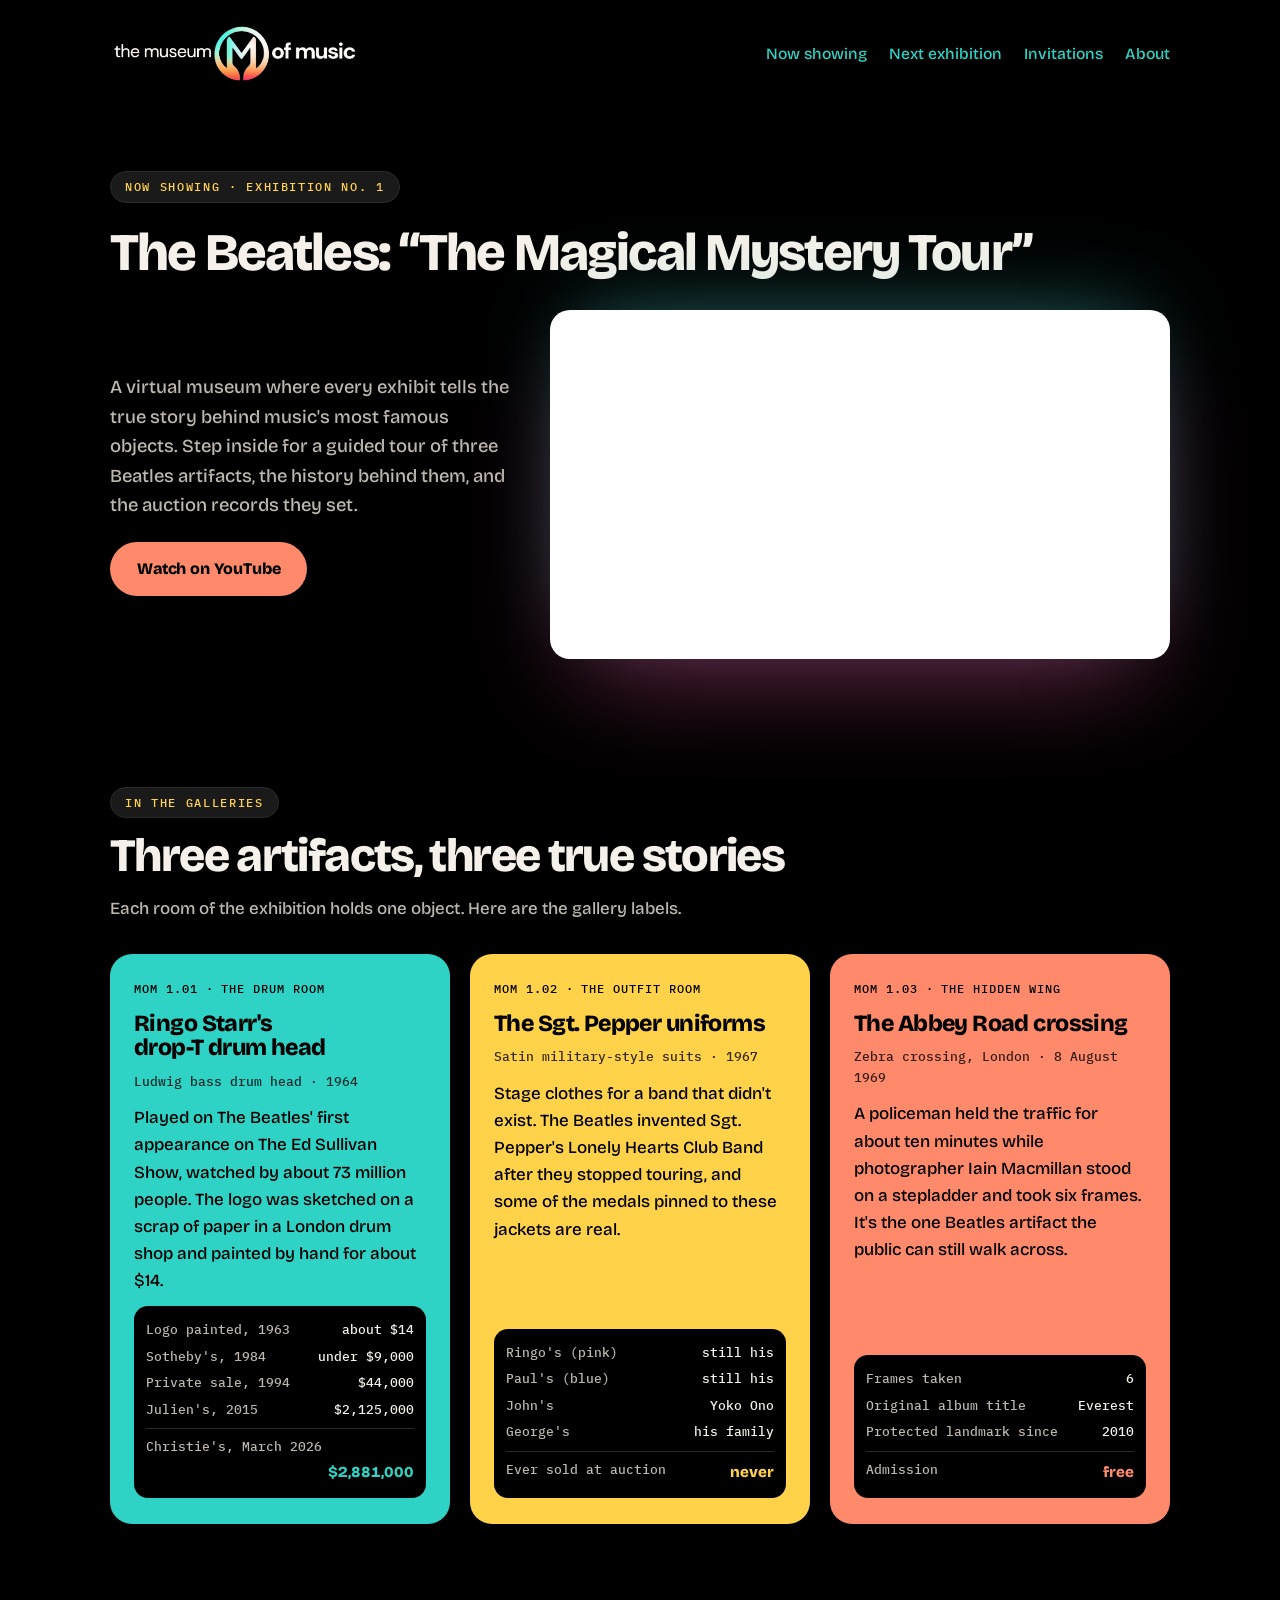
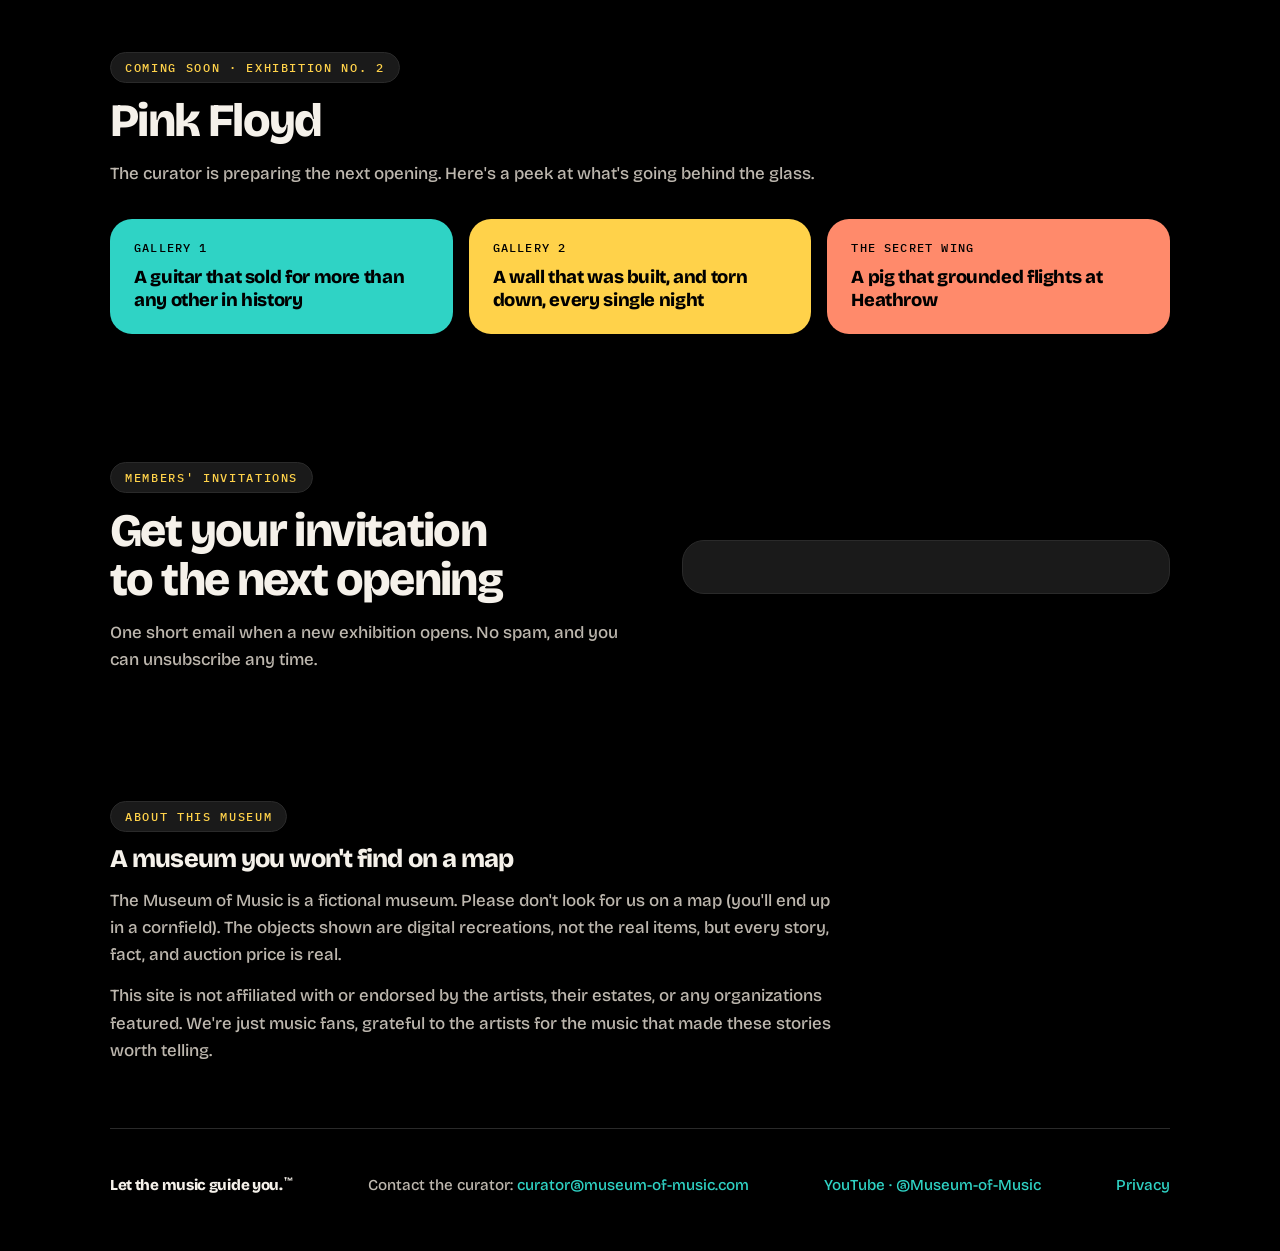
==== index.html @ a14ae8f5 "Line up the history panels along the card bottoms; add the trademark mark to the privacy footer Co-A" ====
<!doctype html>
<html lang="en">
<head>
<meta charset="utf-8">
<meta name="viewport" content="width=device-width, initial-scale=1">
<meta name="description" content="The Museum of Music: a virtual museum where every exhibit tells the true story behind music's most famous objects. Now showing: The Beatles.">
<meta property="og:title" content="The Museum of Music">
<meta property="og:description" content="A virtual museum of music's most famous objects. Now showing: The Beatles, “The Magical Mystery Tour.”">
<meta property="og:image" content="https://museum-of-music.com/logo.png">
<meta name="theme-color" content="#000000">
<link rel="icon" type="image/png" href="logo.png">
<title>The Museum of Music</title>
<link rel="preconnect" href="https://fonts.googleapis.com">
<link rel="preconnect" href="https://fonts.gstatic.com" crossorigin>
<link rel="stylesheet" href="https://fonts.googleapis.com/css2?family=Bricolage+Grotesque:opsz,wght@12..96,500;12..96,800&family=IBM+Plex+Mono:wght@500&display=swap">
<style>
/* Layout: a black gallery with bright color blocks — wordmark header, the title and the tour video, three artifact cards, the coming-soon cards, the invitation desk and the about note. */
:root{
  --bg:#000;
  --surface:#1a1a1a;     /* pills, quiet buttons, the invitation card */
  --line:#2a2a2a;
  --fg:#f5f1ea;
  --muted:#bdb7ae;
  --teal:#2fd3c5;
  --yellow:#ffd24a;
  --coral:#ff8a6b;
  --ink:#000;            /* dark text on the color blocks */
  --font:"Bricolage Grotesque", "Avenir Next", "Segoe UI", system-ui, sans-serif;
  --mono:"IBM Plex Mono", ui-monospace, "SFMono-Regular", Menlo, monospace;
  color-scheme:dark;
}
*{box-sizing:border-box}
html{-webkit-text-size-adjust:100%}
body{margin:0;background:var(--bg);color:var(--fg);font-family:var(--font);font-weight:500;font-size:1.06rem;line-height:1.6;
  padding-left:max(16px, env(safe-area-inset-left, 0px));padding-right:max(16px, env(safe-area-inset-right, 0px))}
a{color:inherit}
.wrap{max-width:1060px;margin:0 auto}
h1,h2,h3{font-weight:800;line-height:1.05;letter-spacing:-.035em;text-wrap:balance;margin:0}
.eyebrow{justify-self:start;align-self:start;display:inline-block;font-family:var(--mono);font-weight:500;font-size:.74rem;line-height:1.3;letter-spacing:.14em;text-transform:uppercase;
  color:var(--yellow);background:var(--surface);border:1px solid var(--line);border-radius:999px;padding:7px 14px}
:focus-visible{outline:2px solid var(--yellow);outline-offset:3px}

/* header */
header{display:flex;align-items:center;justify-content:space-between;gap:12px 24px;flex-wrap:wrap;padding-block:24px}
.brand{display:block;line-height:0}
.wordmark{width:250px;max-width:100%;height:auto;display:block}
nav{display:flex;gap:4px 22px;flex-wrap:wrap;font-size:.98rem}
nav a{text-decoration:none;color:var(--teal);padding-block:10px}
nav a:hover{text-decoration:underline}

/* hero */
.hero{padding-block:64px 64px;display:grid;gap:22px}
.hero h1{font-size:clamp(1.9rem,4.2vw,3.3rem)}
.hero h1 em{font-style:normal}
.hero-body{display:grid;grid-template-columns:minmax(0,1fr) minmax(0,1.55fr);gap:40px;align-items:center;margin-top:8px}
.hero-text{display:grid;gap:22px}
.hero-text p{font-size:1.15rem;color:var(--muted);max-width:56ch;margin:0}
@media (max-width:860px){
  .hero-body{grid-template-columns:1fr;gap:28px}
  .hero-text{display:contents}  /* on narrow screens: intro, then the video, then the button */
  .hero-text .ticket{order:3}
}
.video{aspect-ratio:16/9;width:100%;border-radius:20px;overflow:hidden;background:#0d0d0d;
  box-shadow:0 -24px 80px -30px rgba(47,211,197,.45), 0 40px 110px -30px rgba(255,92,170,.45)}
.video iframe{display:block;width:100%;height:100%;border:0}
.ticket{display:flex;flex-wrap:wrap;gap:12px;align-items:center}

/* buttons */
.btn{font-family:var(--font);font-weight:800;font-size:1rem;letter-spacing:-.01em;text-decoration:none;border-radius:999px;padding:13px 26px;min-height:48px;
  display:inline-flex;align-items:center;justify-content:center;text-align:center;border:1px solid transparent;cursor:pointer}
.btn-primary{background:var(--coral);color:var(--ink)}
.btn-primary:hover{filter:brightness(1.08)}
.btn-quiet{background:var(--surface);border-color:#333;color:var(--fg)}
.btn-quiet:hover{border-color:var(--muted)}
@media (prefers-reduced-motion:no-preference){ .btn{transition:filter .2s, border-color .2s} }

/* sections */
section{padding-block:64px}
.sec-head{display:grid;gap:14px;margin-bottom:32px;max-width:720px}
.sec-head h2{font-size:clamp(1.9rem,4.4vw,2.9rem)}
.sec-head p{margin:0;color:var(--muted)}

/* artifact cards: solid color blocks with dark text */
.placards{display:grid;grid-template-columns:repeat(auto-fit,minmax(min(100%,280px),1fr));gap:20px}
.placard{--card:var(--teal);background:var(--card);color:var(--ink);border-radius:22px;padding:26px 24px;display:flex;flex-direction:column;gap:12px;min-width:0}
.placard:nth-child(3n+2){--card:var(--yellow)}
.placard:nth-child(3n+3){--card:var(--coral)}
.placard .cat{font-family:var(--mono);font-size:.74rem;letter-spacing:.08em;text-transform:uppercase}
.placard h3{font-size:1.45rem;letter-spacing:-.025em}
.placard .meta{font-family:var(--mono);font-size:.8rem;opacity:.8}
.placard p{margin:0}
.nowrap{white-space:nowrap}
/* the history list: a black panel inside the card, values lit in light text and the last one in the card's color */
.prov{font-family:var(--mono);font-size:.8rem;display:grid;gap:6px;margin-top:auto;padding:14px 12px;border-radius:14px;background:var(--bg);color:var(--muted);font-variant-numeric:tabular-nums}
.prov div{display:flex;flex-wrap:wrap;justify-content:space-between;gap:2px 10px}
.prov span{white-space:nowrap}   /* keep each label whole; if a row is too tight, its value drops to the next line */
.prov strong{margin-left:auto}
.prov strong{font-weight:500;color:var(--fg);text-align:right}
.prov .final{border-top:1px solid var(--line);padding-top:8px;margin-top:2px}
.prov .final strong{font-family:var(--font);font-weight:800;font-size:.95rem;color:var(--card)}

/* coming soon cards */
.vote{display:grid;grid-template-columns:repeat(auto-fit,minmax(min(100%,240px),1fr));gap:16px}
.choice{background:var(--teal);color:var(--ink);border-radius:22px;padding:22px 24px;font-weight:800;font-size:1.15rem;line-height:1.25;letter-spacing:-.02em}
.choice:nth-child(3n+2){background:var(--yellow)}
.choice:nth-child(3n+3){background:var(--coral)}
.choice span{display:block;font-family:var(--mono);font-weight:500;font-size:.74rem;letter-spacing:.1em;text-transform:uppercase;margin-bottom:10px}

/* invitation */
.invite{display:grid;grid-template-columns:1.1fr 1fr;gap:36px;align-items:center}
@media (max-width:760px){.invite{grid-template-columns:1fr}}
.card{background:var(--surface);border:1px solid var(--line);border-radius:22px;padding:26px;display:grid;gap:14px;min-width:0}
/* the beehiiv form page has no dark color-scheme; matching it here keeps Chrome from painting a white backdrop behind the frame */
#inviteBox iframe{color-scheme:light}

/* about */
.about{max-width:66ch;display:grid;gap:14px}
.about p{margin:0;color:var(--muted)}

footer{border-top:1px solid var(--line);padding-block:34px 44px;display:flex;flex-wrap:wrap;gap:10px 36px;justify-content:space-between;align-items:center;color:var(--muted);font-size:.95rem}
footer a{display:inline-block;padding-block:10px;color:var(--teal);text-decoration:none}
footer a:hover{text-decoration:underline}
.sign{font-weight:800;letter-spacing:-.02em;color:var(--fg)}
.tm{font-weight:500;font-size:.65em;vertical-align:super;line-height:0;margin-left:1px}
.email{overflow-wrap:anywhere}

@media (max-width:520px){
  .hero{padding-block:36px 48px}
  section{padding-block:48px}
  .ticket .btn{flex:1 1 100%}
}
</style>
</head>
<body>

<div class="wrap">
  <header>
    <a class="brand" href="#top" aria-label="The Museum of Music home">
      <img class="wordmark" src="wordmark.png" alt="The Museum of Music" width="905" height="215">
    </a>
    <nav aria-label="Main">
      <a href="#now-showing">Now showing</a>
      <a href="#next">Next exhibition</a>
      <a href="#invitations">Invitations</a>
      <a href="#about">About</a>
    </nav>
  </header>

  <main id="top">
    <div class="hero">
      <div class="eyebrow">Now showing · Exhibition No. 1</div>
      <h1>The Beatles: <em>“The Magical Mystery Tour”</em></h1>
      <div class="hero-body">
        <div class="hero-text">
          <p>A virtual museum where every exhibit tells the true story behind music's most famous objects. Step inside for a guided tour of three Beatles artifacts, the history behind them, and the auction records they set.</p>
          <div class="ticket">
            <a class="btn btn-primary" href="https://youtu.be/FO67KNUy0-o" target="_blank" rel="noopener">Watch on YouTube</a>
          </div>
        </div>
        <div class="video">
          <iframe src="https://www.youtube-nocookie.com/embed/FO67KNUy0-o" title="The Beatles: “The Magical Mystery Tour” — The Museum of Music" allow="accelerometer; autoplay; clipboard-write; encrypted-media; gyroscope; picture-in-picture; web-share" referrerpolicy="strict-origin-when-cross-origin" allowfullscreen></iframe>
        </div>
      </div>
    </div>

    <section id="now-showing" aria-labelledby="ns-h">
      <div class="sec-head">
        <div class="eyebrow">In the galleries</div>
        <h2 id="ns-h">Three artifacts, three true stories</h2>
        <p>Each room of the exhibition holds one object. Here are the gallery labels.</p>
      </div>
      <div class="placards">
        <article class="placard">
          <div class="cat">MoM 1.01 · The Drum Room</div>
          <h3>Ringo Starr's <span class="nowrap">drop-T</span> drum head</h3>
          <div class="meta">Ludwig bass drum head · 1964</div>
          <p>Played on The Beatles' first appearance on The Ed Sullivan Show, watched by about 73 million people. The logo was sketched on a scrap of paper in a London drum shop and painted by hand for about $14.</p>
          <div class="prov" aria-label="Provenance">
            <div><span>Logo painted, 1963</span><strong>about $14</strong></div>
            <div><span>Sotheby's, 1984</span><strong>under $9,000</strong></div>
            <div><span>Private sale, 1994</span><strong>$44,000</strong></div>
            <div><span>Julien's, 2015</span><strong>$2,125,000</strong></div>
            <div class="final"><span>Christie's, March 2026</span><strong>$2,881,000</strong></div>
          </div>
        </article>
        <article class="placard">
          <div class="cat">MoM 1.02 · The Outfit Room</div>
          <h3>The Sgt. Pepper uniforms</h3>
          <div class="meta">Satin military-style suits · 1967</div>
          <p>Stage clothes for a band that didn't exist. The Beatles invented Sgt. Pepper's Lonely Hearts Club Band after they stopped touring, and some of the medals pinned to these jackets are real.</p>
          <div class="prov" aria-label="Where they are now">
            <div><span>Ringo's (pink)</span><strong>still his</strong></div>
            <div><span>Paul's (blue)</span><strong>still his</strong></div>
            <div><span>John's</span><strong>Yoko Ono</strong></div>
            <div><span>George's</span><strong>his family</strong></div>
            <div class="final"><span>Ever sold at auction</span><strong>never</strong></div>
          </div>
        </article>
        <article class="placard">
          <div class="cat">MoM 1.03 · The Hidden Wing</div>
          <h3>The Abbey Road crossing</h3>
          <div class="meta">Zebra crossing, London · 8 August 1969</div>
          <p>A policeman held the traffic for about ten minutes while photographer Iain Macmillan stood on a stepladder and took six frames. It's the one Beatles artifact the public can still walk across.</p>
          <div class="prov" aria-label="Facts">
            <div><span>Frames taken</span><strong>6</strong></div>
            <div><span>Original album title</span><strong>Everest</strong></div>
            <div><span>Protected landmark since</span><strong>2010</strong></div>
            <div class="final"><span>Admission</span><strong>free</strong></div>
          </div>
        </article>
      </div>
    </section>

    <section id="next" aria-labelledby="next-h">
      <div class="sec-head">
        <div class="eyebrow">Coming soon · Exhibition No. 2</div>
        <h2 id="next-h">Pink Floyd</h2>
        <p>The curator is preparing the next opening. Here's a peek at what's going behind the glass.</p>
      </div>
      <div class="vote">
        <div class="choice"><span>Gallery 1</span>A guitar that sold for more than any other in history</div>
        <div class="choice"><span>Gallery 2</span>A wall that was built, and torn down, every single night</div>
        <div class="choice"><span>The secret wing</span>A pig that grounded flights at Heathrow</div>
      </div>
    </section>

    <section id="invitations" aria-labelledby="inv-h">
      <div class="invite">
        <div class="sec-head" style="margin:0">
          <div class="eyebrow">Members' invitations</div>
          <h2 id="inv-h">Get your invitation to the next opening</h2>
          <p>One short email when a new exhibition opens. No spam, and you can unsubscribe any time.</p>
        </div>
        <div class="card" id="inviteBox">
          <script async src="https://subscribe-forms.beehiiv.com/v3/loader.js" data-beehiiv-form="390239c3-67cb-49b1-8e64-e5f1f850b8d0"></script>
        </div>
      </div>
    </section>

    <section id="about" aria-labelledby="about-h">
      <div class="about">
        <div class="eyebrow">About this museum</div>
        <h2 id="about-h">A museum you won't find on a map</h2>
        <p>The Museum of Music is a fictional museum. Please don't look for us on a map (you'll end up in a cornfield). The objects shown are digital recreations, not the real items, but every story, fact, and auction price is real.</p>
        <p>This site is not affiliated with or endorsed by the artists, their estates, or any organizations featured. We're just music fans, grateful to the artists for the music that made these stories worth telling.</p>
      </div>
    </section>
  </main>

  <footer>
    <span class="sign">Let the music guide you.<span class="tm">&trade;</span></span>
    <span>Contact the curator: <a class="email" href="mailto:curator@museum-of-music.com">curator@museum-of-music.com</a></span>
    <a href="https://www.youtube.com/@Museum-of-Music" target="_blank" rel="noopener">YouTube · @Museum-of-Music</a>
    <a href="privacy.html">Privacy</a>
  </footer>
</div>
</body>
</html>
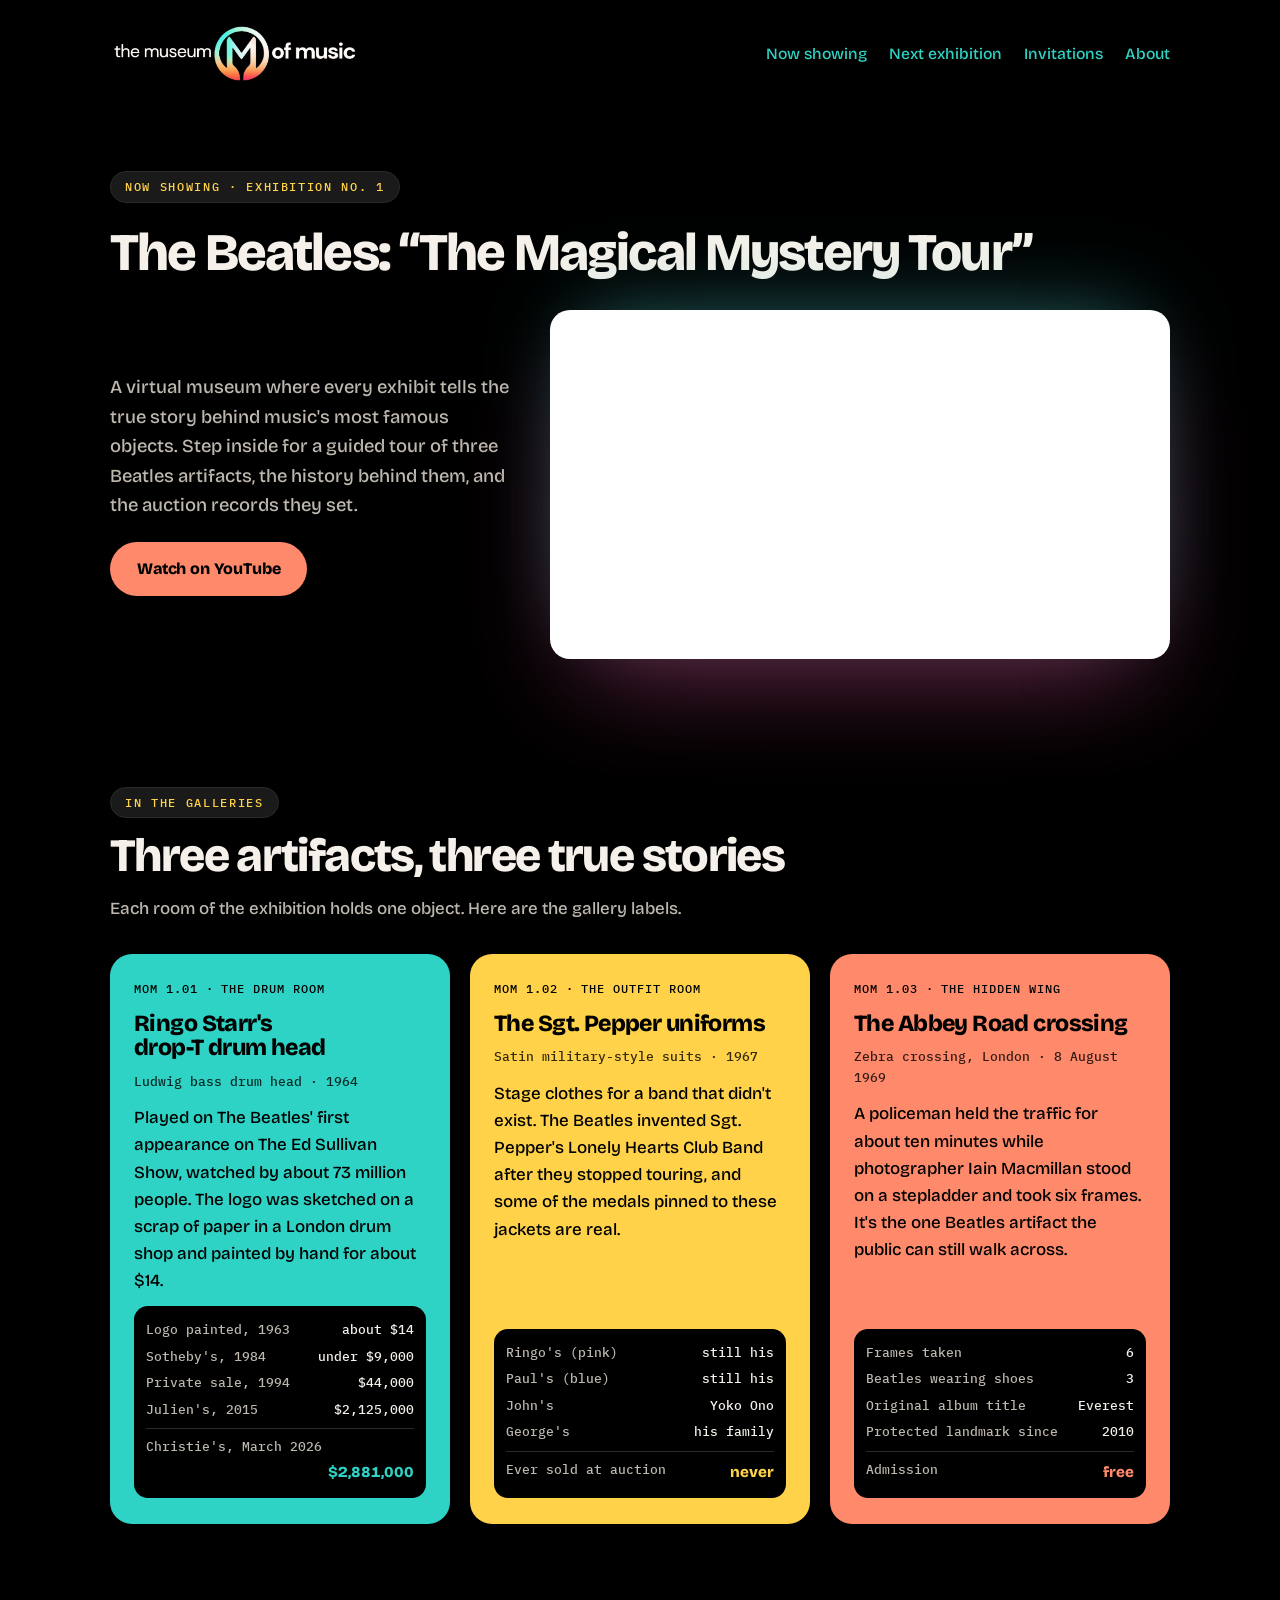
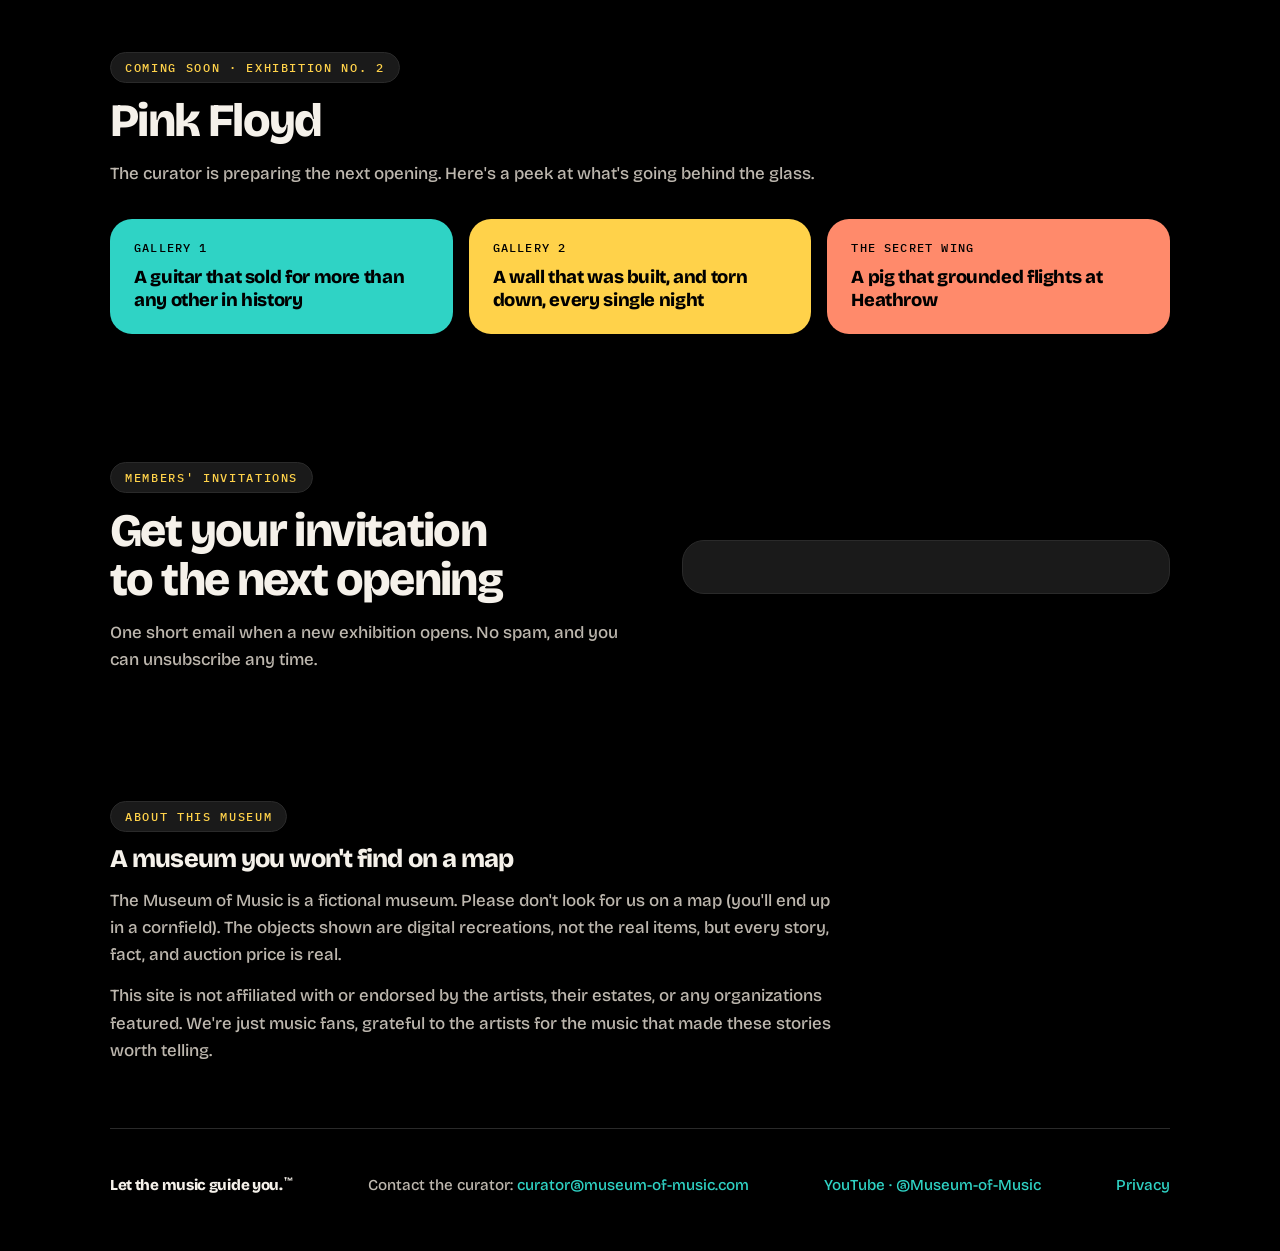
==== commit 211c3a43: "Add a fifth fact to the Abbey Road panel: Beatles wearing shoes, 3 Co-Authored-By: Claude Opus 5.5 <" ====
--- a/index.html
+++ b/index.html
@@ -203,6 +203,7 @@
           <p>A policeman held the traffic for about ten minutes while photographer Iain Macmillan stood on a stepladder and took six frames. It's the one Beatles artifact the public can still walk across.</p>
           <div class="prov" aria-label="Facts">
             <div><span>Frames taken</span><strong>6</strong></div>
+            <div><span>Beatles wearing shoes</span><strong>3</strong></div>
             <div><span>Original album title</span><strong>Everest</strong></div>
             <div><span>Protected landmark since</span><strong>2010</strong></div>
             <div class="final"><span>Admission</span><strong>free</strong></div>
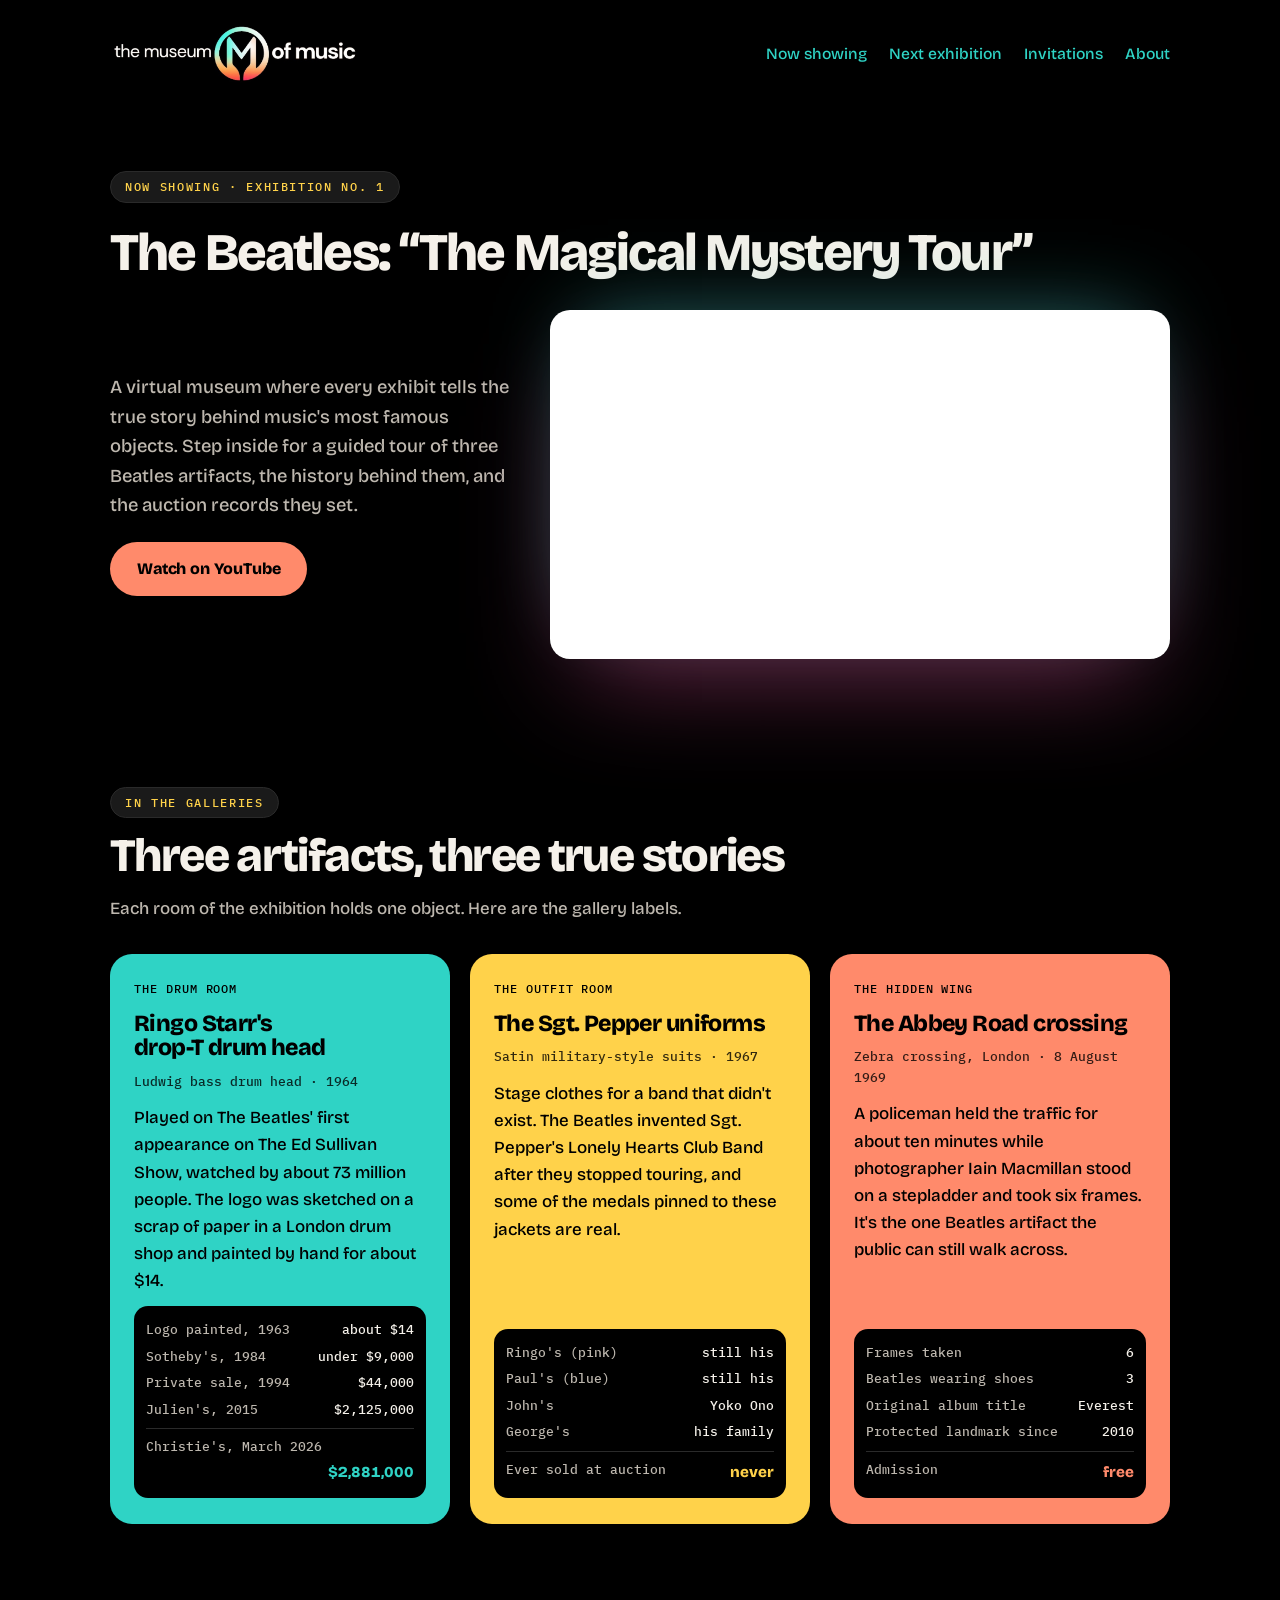
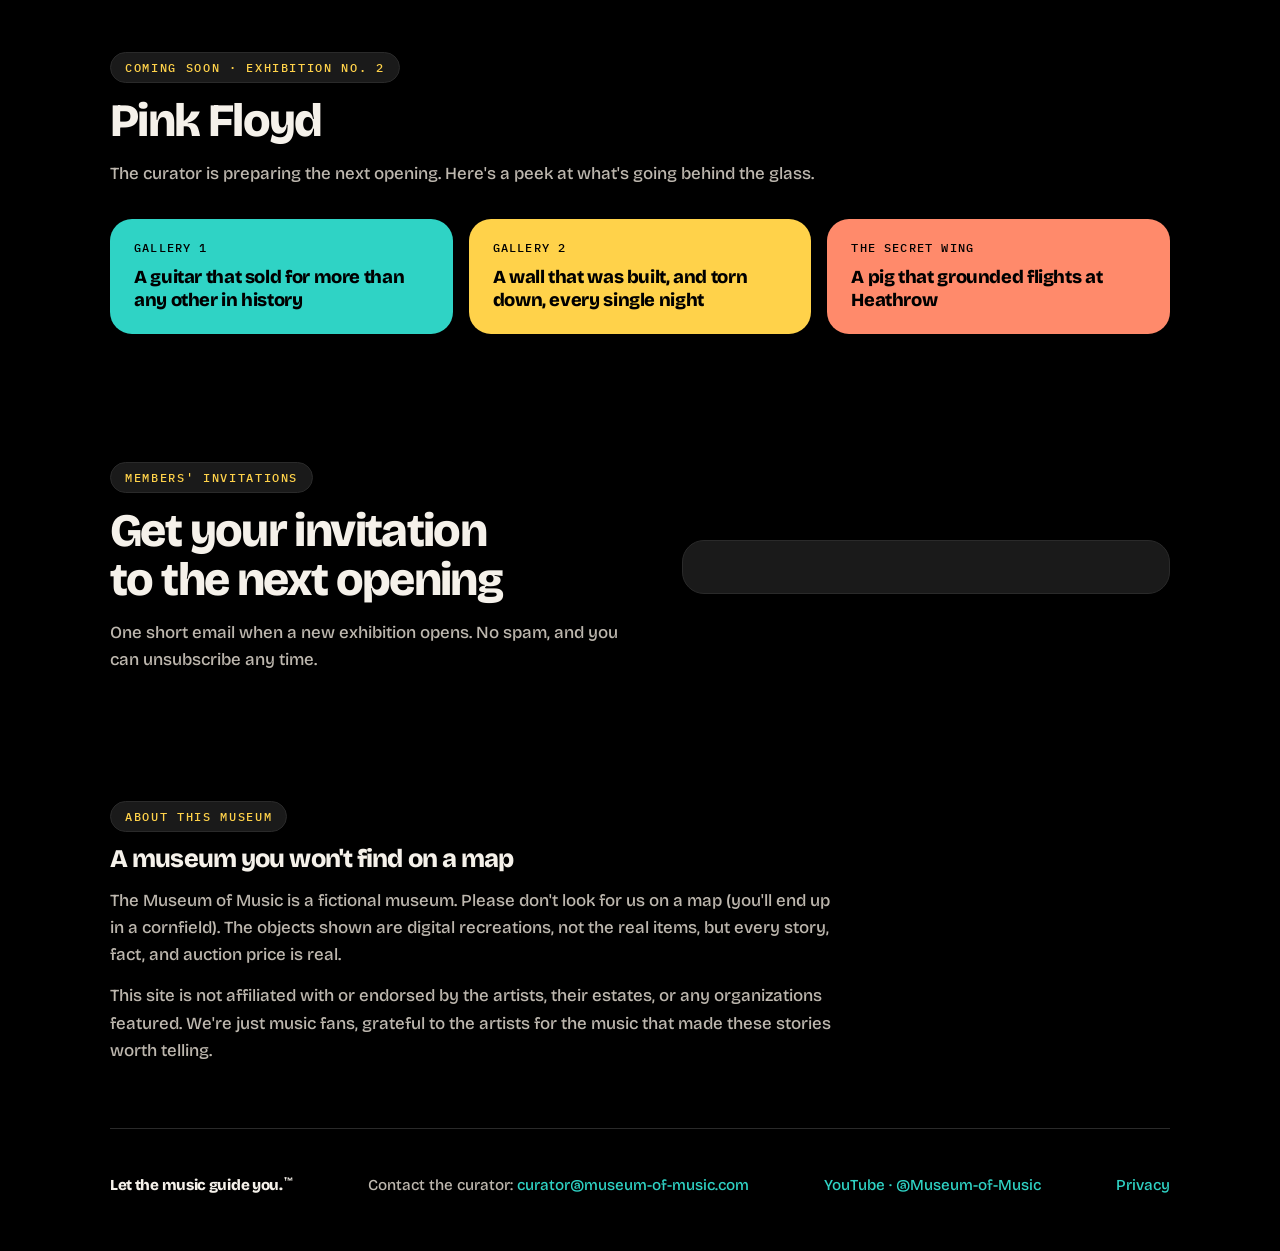
==== commit e81732e5: "Drop the MoM catalog numbers from the artifact card labels Co-Authored-By: Claude Opus 5.5 <noreply@" ====
--- a/index.html
+++ b/index.html
@@ -171,7 +171,7 @@
       </div>
       <div class="placards">
         <article class="placard">
-          <div class="cat">MoM 1.01 · The Drum Room</div>
+          <div class="cat">The Drum Room</div>
           <h3>Ringo Starr's <span class="nowrap">drop-T</span> drum head</h3>
           <div class="meta">Ludwig bass drum head · 1964</div>
           <p>Played on The Beatles' first appearance on The Ed Sullivan Show, watched by about 73 million people. The logo was sketched on a scrap of paper in a London drum shop and painted by hand for about $14.</p>
@@ -184,7 +184,7 @@
           </div>
         </article>
         <article class="placard">
-          <div class="cat">MoM 1.02 · The Outfit Room</div>
+          <div class="cat">The Outfit Room</div>
           <h3>The Sgt. Pepper uniforms</h3>
           <div class="meta">Satin military-style suits · 1967</div>
           <p>Stage clothes for a band that didn't exist. The Beatles invented Sgt. Pepper's Lonely Hearts Club Band after they stopped touring, and some of the medals pinned to these jackets are real.</p>
@@ -197,7 +197,7 @@
           </div>
         </article>
         <article class="placard">
-          <div class="cat">MoM 1.03 · The Hidden Wing</div>
+          <div class="cat">The Hidden Wing</div>
           <h3>The Abbey Road crossing</h3>
           <div class="meta">Zebra crossing, London · 8 August 1969</div>
           <p>A policeman held the traffic for about ten minutes while photographer Iain Macmillan stood on a stepladder and took six frames. It's the one Beatles artifact the public can still walk across.</p>
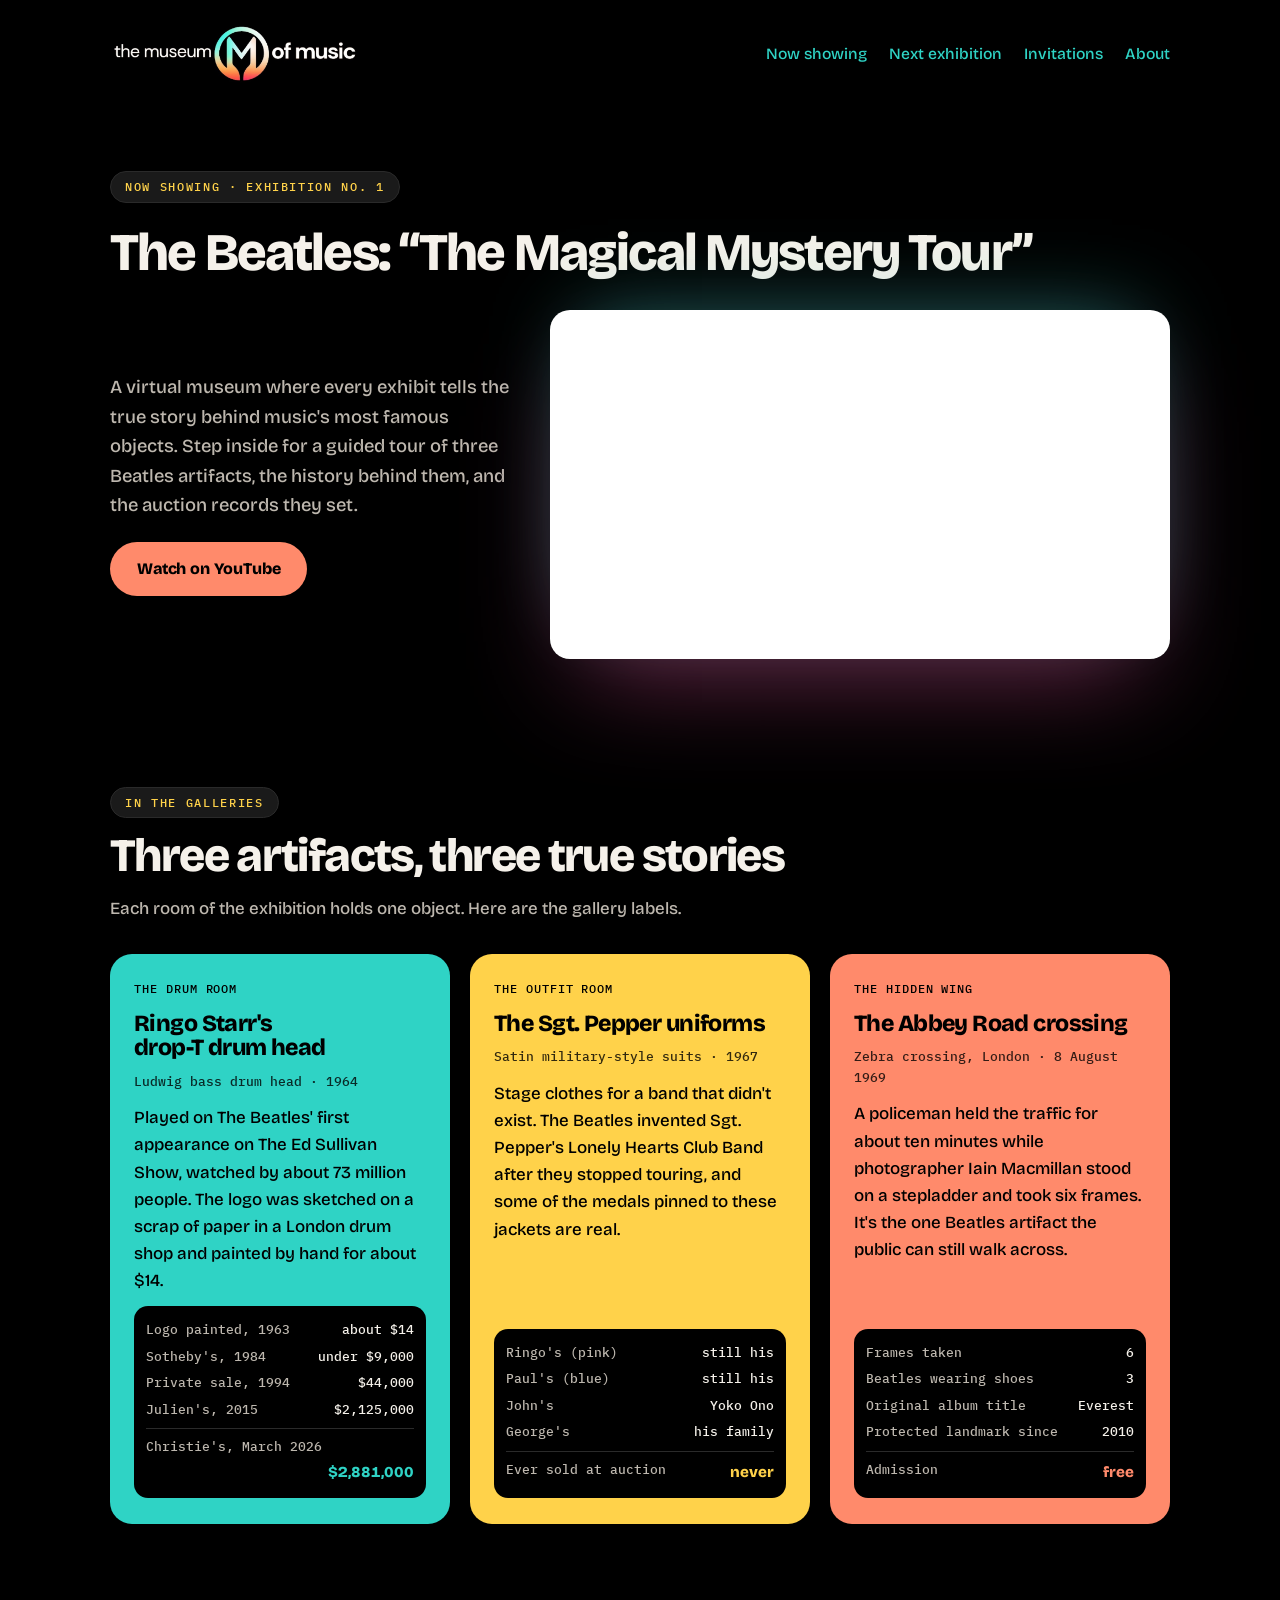
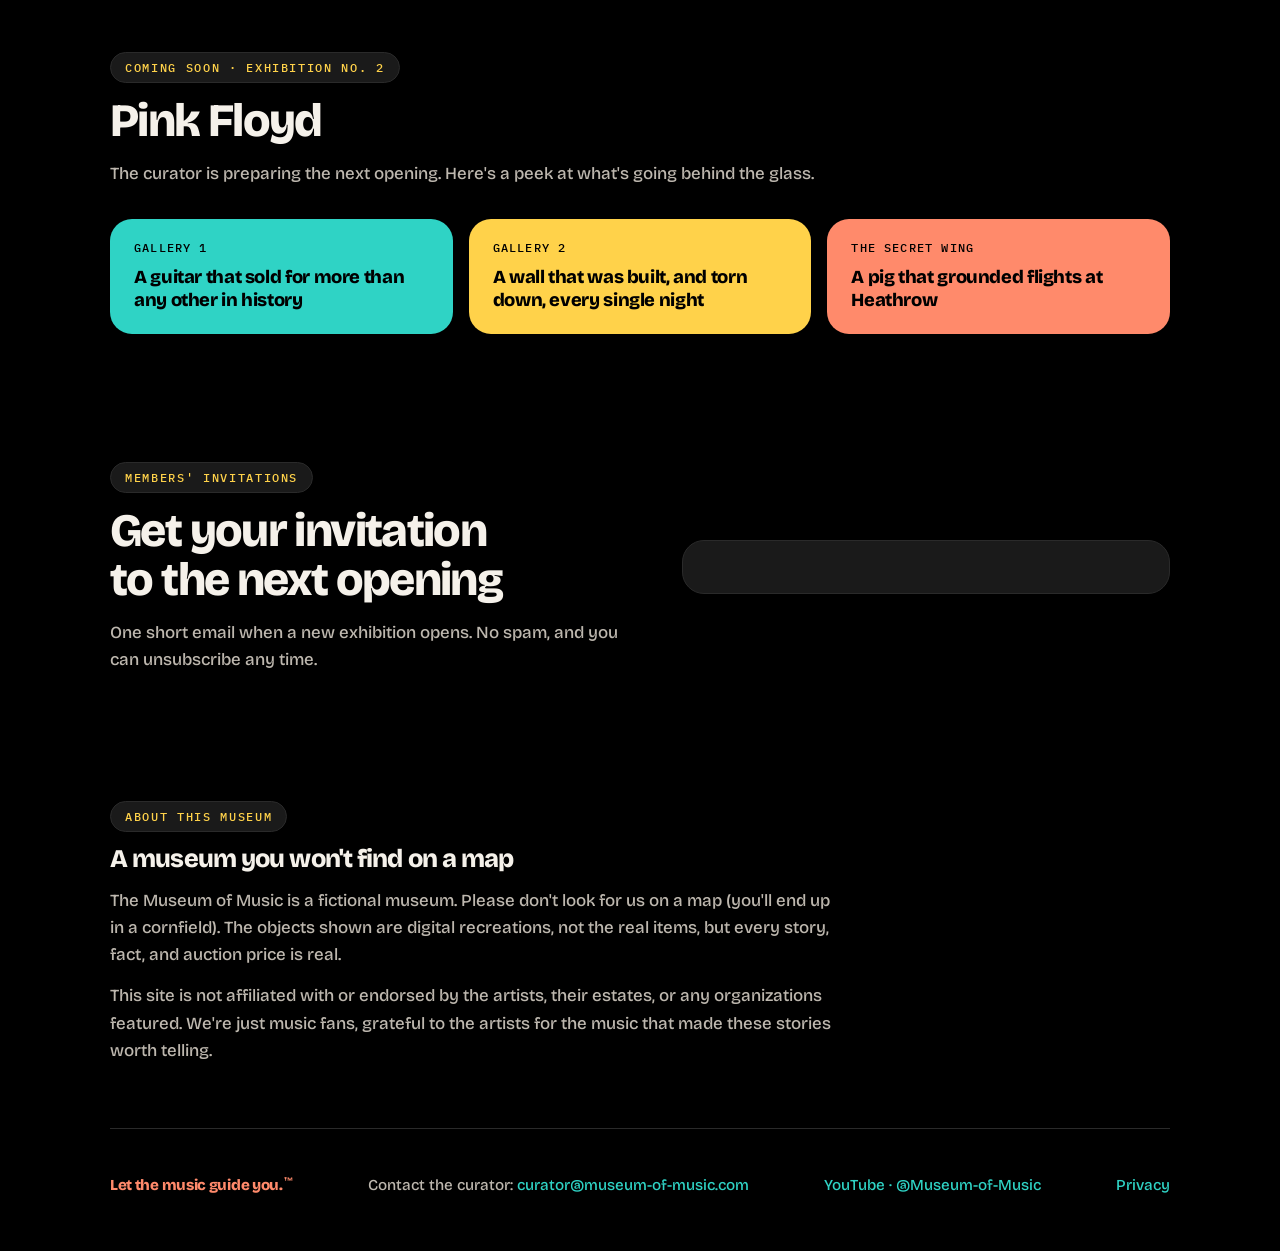
==== commit e56c3098: "Make the footer slogan coral Co-Authored-By: Claude Opus 5.5 <noreply@anthropic.com> Claude-Session:" ====
--- a/index.html
+++ b/index.html
@@ -120,7 +120,7 @@
 footer{border-top:1px solid var(--line);padding-block:34px 44px;display:flex;flex-wrap:wrap;gap:10px 36px;justify-content:space-between;align-items:center;color:var(--muted);font-size:.95rem}
 footer a{display:inline-block;padding-block:10px;color:var(--teal);text-decoration:none}
 footer a:hover{text-decoration:underline}
-.sign{font-weight:800;letter-spacing:-.02em;color:var(--fg)}
+.sign{font-weight:800;letter-spacing:-.02em;color:var(--coral)}
 .tm{font-weight:500;font-size:.65em;vertical-align:super;line-height:0;margin-left:1px}
 .email{overflow-wrap:anywhere}
 
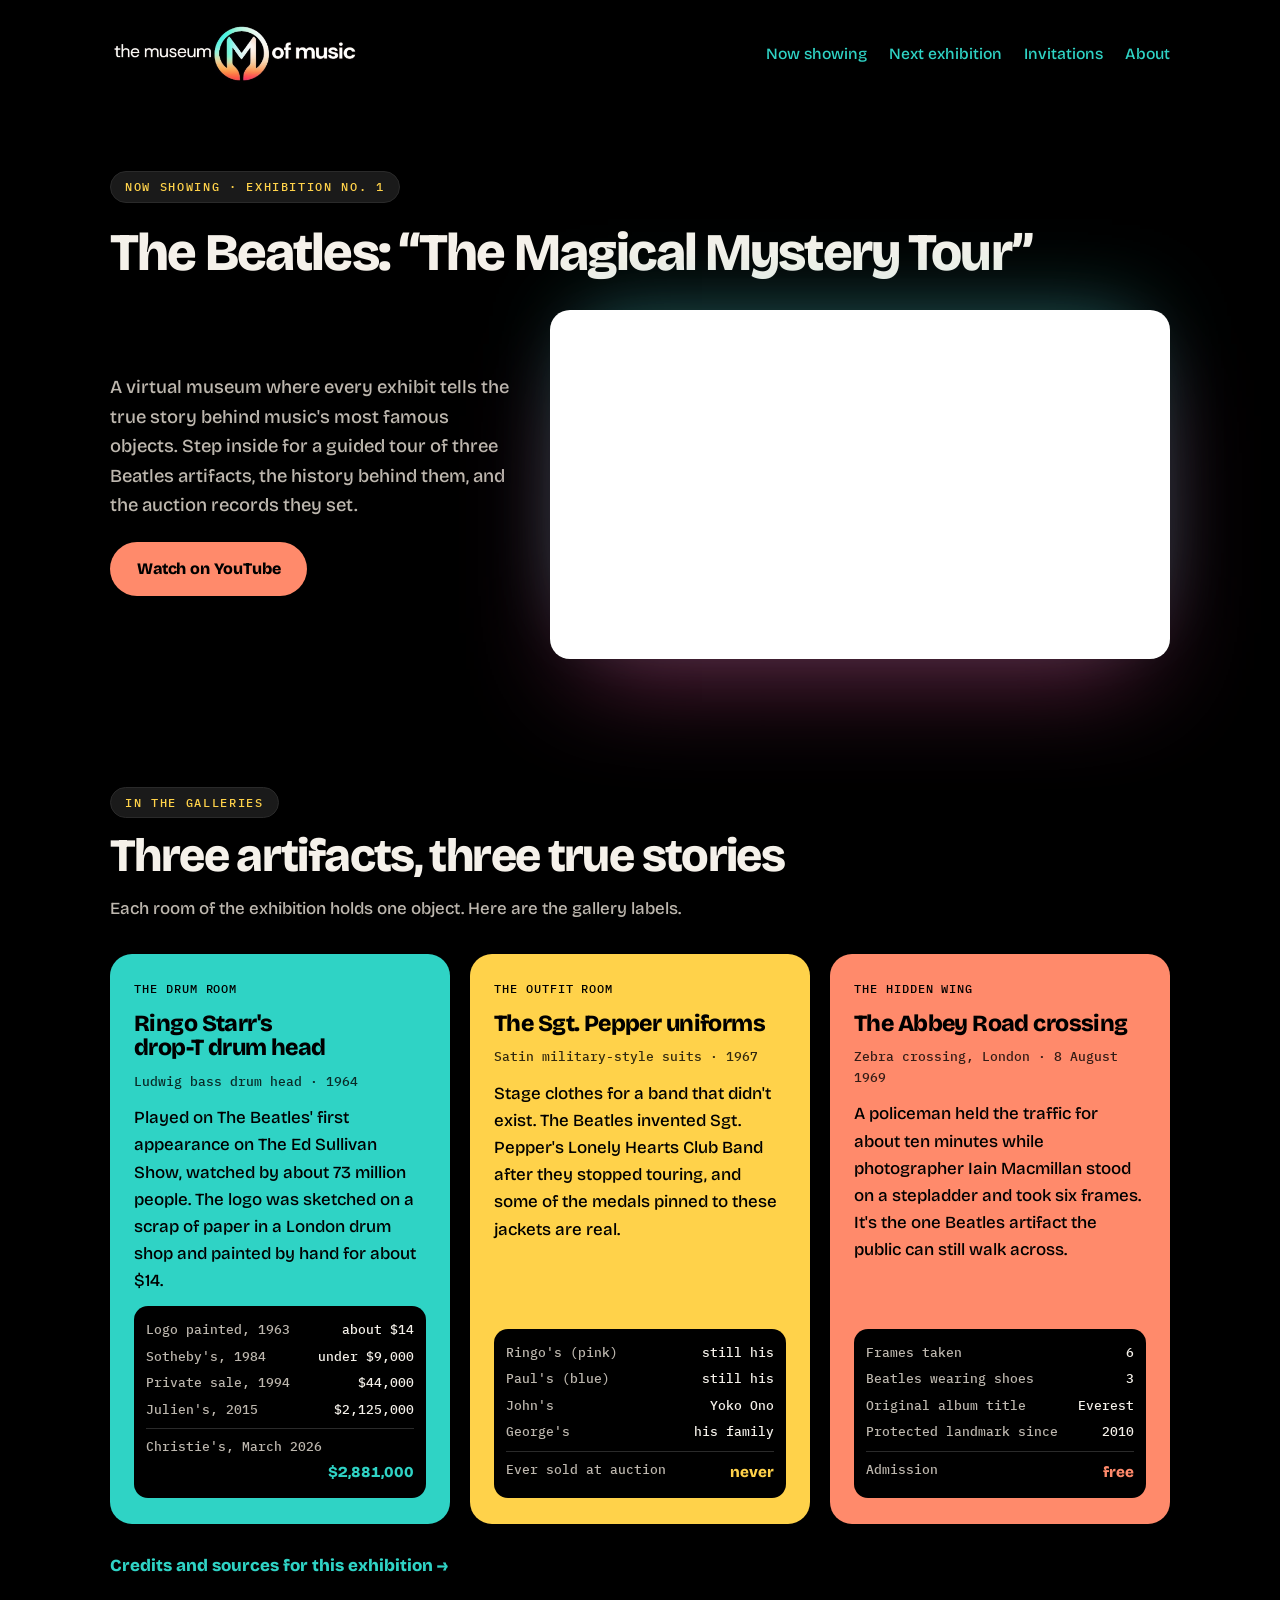
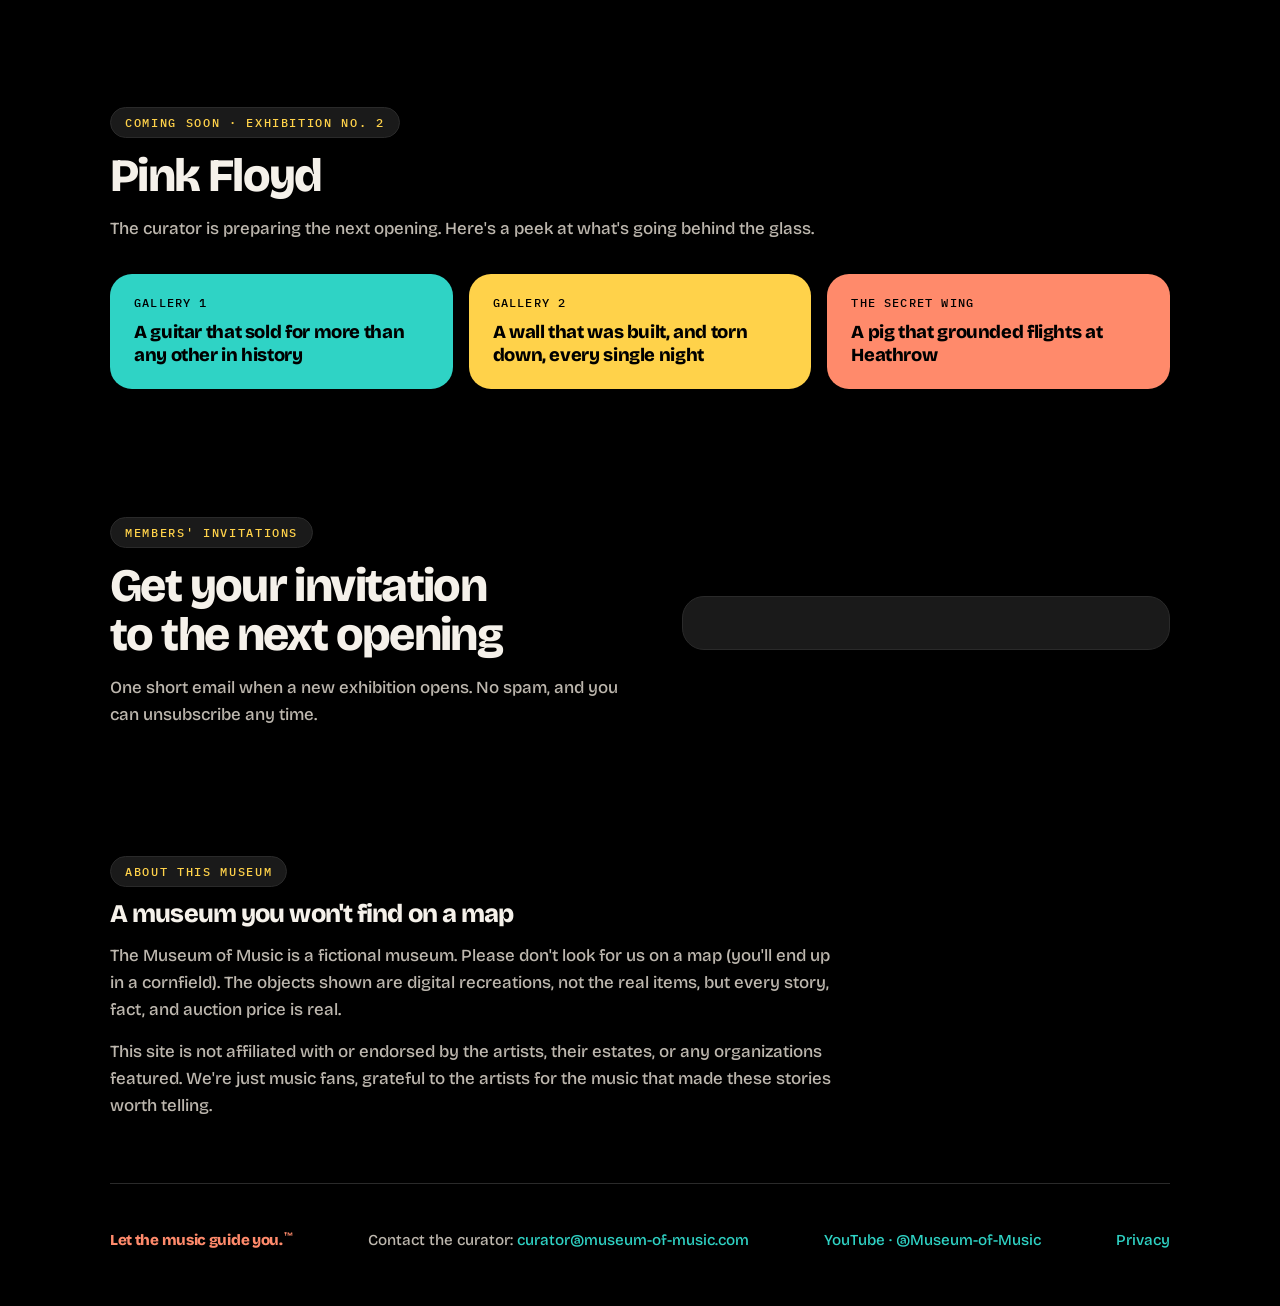
==== commit 194801c1: "Give Exhibition No. 1 its own page and share one stylesheet The Beatles exhibition now has a permane" ====
--- a/index.html
+++ b/index.html
@@ -6,130 +6,55 @@
 <meta name="description" content="The Museum of Music: a virtual museum where every exhibit tells the true story behind music's most famous objects. Now showing: The Beatles.">
 <meta property="og:title" content="The Museum of Music">
 <meta property="og:description" content="A virtual museum of music's most famous objects. Now showing: The Beatles, “The Magical Mystery Tour.”">
-<meta property="og:image" content="https://museum-of-music.com/logo.png">
+<meta property="og:type" content="website">
+<meta property="og:url" content="https://museum-of-music.com/">
+<meta property="og:site_name" content="The Museum of Music">
+<meta property="og:image" content="https://museum-of-music.com/share-card.png">
+<meta property="og:image:width" content="1200">
+<meta property="og:image:height" content="630">
+<meta property="og:image:alt" content="The Museum of Music. Now showing: The Beatles, “The Magical Mystery Tour.”">
+<meta name="twitter:card" content="summary_large_image">
 <meta name="theme-color" content="#000000">
+<meta name="google-site-verification" content="QJn9CsjRSteM9GCjq5DSAJP-oJuwyeUyrqhQQWvb560">
 <link rel="icon" type="image/png" href="logo.png">
 <title>The Museum of Music</title>
+<link rel="canonical" href="https://museum-of-music.com/">
+<script type="application/ld+json">
+[
+ {
+  "@context": "https://schema.org",
+  "@type": "WebSite",
+  "name": "The Museum of Music",
+  "url": "https://museum-of-music.com/"
+ },
+ {
+  "@context": "https://schema.org",
+  "@type": "VideoObject",
+  "name": "Inside the Beatles Vault: The Stories Behind Their Most Iconic Artifacts",
+  "description": "Step inside The Museum of Music's Beatles exhibition: the drum head from their first appearance on The Ed Sullivan Show, the uniforms from the Sgt. Pepper album cover, and the crosswalk from the Abbey Road album cover. Every exhibit tells the true story behind music's most famous objects.",
+  "thumbnailUrl": [
+   "https://i.ytimg.com/vi/FO67KNUy0-o/maxresdefault.jpg"
+  ],
+  "uploadDate": "2026-10-26T18:00:08Z",
+  "duration": "PT11M7S",
+  "embedUrl": "https://www.youtube-nocookie.com/embed/FO67KNUy0-o",
+  "url": "https://www.youtube.com/watch?v=FO67KNUy0-o",
+  "publisher": {
+   "@type": "Organization",
+   "name": "The Museum of Music",
+   "url": "https://museum-of-music.com/",
+   "logo": {
+    "@type": "ImageObject",
+    "url": "https://museum-of-music.com/logo.png"
+   }
+  }
+ }
+]
+</script>
 <link rel="preconnect" href="https://fonts.googleapis.com">
 <link rel="preconnect" href="https://fonts.gstatic.com" crossorigin>
 <link rel="stylesheet" href="https://fonts.googleapis.com/css2?family=Bricolage+Grotesque:opsz,wght@12..96,500;12..96,800&family=IBM+Plex+Mono:wght@500&display=swap">
-<style>
-/* Layout: a black gallery with bright color blocks — wordmark header, the title and the tour video, three artifact cards, the coming-soon cards, the invitation desk and the about note. */
-:root{
-  --bg:#000;
-  --surface:#1a1a1a;     /* pills, quiet buttons, the invitation card */
-  --line:#2a2a2a;
-  --fg:#f5f1ea;
-  --muted:#bdb7ae;
-  --teal:#2fd3c5;
-  --yellow:#ffd24a;
-  --coral:#ff8a6b;
-  --ink:#000;            /* dark text on the color blocks */
-  --font:"Bricolage Grotesque", "Avenir Next", "Segoe UI", system-ui, sans-serif;
-  --mono:"IBM Plex Mono", ui-monospace, "SFMono-Regular", Menlo, monospace;
-  color-scheme:dark;
-}
-*{box-sizing:border-box}
-html{-webkit-text-size-adjust:100%}
-body{margin:0;background:var(--bg);color:var(--fg);font-family:var(--font);font-weight:500;font-size:1.06rem;line-height:1.6;
-  padding-left:max(16px, env(safe-area-inset-left, 0px));padding-right:max(16px, env(safe-area-inset-right, 0px))}
-a{color:inherit}
-.wrap{max-width:1060px;margin:0 auto}
-h1,h2,h3{font-weight:800;line-height:1.05;letter-spacing:-.035em;text-wrap:balance;margin:0}
-.eyebrow{justify-self:start;align-self:start;display:inline-block;font-family:var(--mono);font-weight:500;font-size:.74rem;line-height:1.3;letter-spacing:.14em;text-transform:uppercase;
-  color:var(--yellow);background:var(--surface);border:1px solid var(--line);border-radius:999px;padding:7px 14px}
-:focus-visible{outline:2px solid var(--yellow);outline-offset:3px}
-
-/* header */
-header{display:flex;align-items:center;justify-content:space-between;gap:12px 24px;flex-wrap:wrap;padding-block:24px}
-.brand{display:block;line-height:0}
-.wordmark{width:250px;max-width:100%;height:auto;display:block}
-nav{display:flex;gap:4px 22px;flex-wrap:wrap;font-size:.98rem}
-nav a{text-decoration:none;color:var(--teal);padding-block:10px}
-nav a:hover{text-decoration:underline}
-
-/* hero */
-.hero{padding-block:64px 64px;display:grid;gap:22px}
-.hero h1{font-size:clamp(1.9rem,4.2vw,3.3rem)}
-.hero h1 em{font-style:normal}
-.hero-body{display:grid;grid-template-columns:minmax(0,1fr) minmax(0,1.55fr);gap:40px;align-items:center;margin-top:8px}
-.hero-text{display:grid;gap:22px}
-.hero-text p{font-size:1.15rem;color:var(--muted);max-width:56ch;margin:0}
-@media (max-width:860px){
-  .hero-body{grid-template-columns:1fr;gap:28px}
-  .hero-text{display:contents}  /* on narrow screens: intro, then the video, then the button */
-  .hero-text .ticket{order:3}
-}
-.video{aspect-ratio:16/9;width:100%;border-radius:20px;overflow:hidden;background:#0d0d0d;
-  box-shadow:0 -24px 80px -30px rgba(47,211,197,.45), 0 40px 110px -30px rgba(255,92,170,.45)}
-.video iframe{display:block;width:100%;height:100%;border:0}
-.ticket{display:flex;flex-wrap:wrap;gap:12px;align-items:center}
-
-/* buttons */
-.btn{font-family:var(--font);font-weight:800;font-size:1rem;letter-spacing:-.01em;text-decoration:none;border-radius:999px;padding:13px 26px;min-height:48px;
-  display:inline-flex;align-items:center;justify-content:center;text-align:center;border:1px solid transparent;cursor:pointer}
-.btn-primary{background:var(--coral);color:var(--ink)}
-.btn-primary:hover{filter:brightness(1.08)}
-.btn-quiet{background:var(--surface);border-color:#333;color:var(--fg)}
-.btn-quiet:hover{border-color:var(--muted)}
-@media (prefers-reduced-motion:no-preference){ .btn{transition:filter .2s, border-color .2s} }
-
-/* sections */
-section{padding-block:64px}
-.sec-head{display:grid;gap:14px;margin-bottom:32px;max-width:720px}
-.sec-head h2{font-size:clamp(1.9rem,4.4vw,2.9rem)}
-.sec-head p{margin:0;color:var(--muted)}
-
-/* artifact cards: solid color blocks with dark text */
-.placards{display:grid;grid-template-columns:repeat(auto-fit,minmax(min(100%,280px),1fr));gap:20px}
-.placard{--card:var(--teal);background:var(--card);color:var(--ink);border-radius:22px;padding:26px 24px;display:flex;flex-direction:column;gap:12px;min-width:0}
-.placard:nth-child(3n+2){--card:var(--yellow)}
-.placard:nth-child(3n+3){--card:var(--coral)}
-.placard .cat{font-family:var(--mono);font-size:.74rem;letter-spacing:.08em;text-transform:uppercase}
-.placard h3{font-size:1.45rem;letter-spacing:-.025em}
-.placard .meta{font-family:var(--mono);font-size:.8rem;opacity:.8}
-.placard p{margin:0}
-.nowrap{white-space:nowrap}
-/* the history list: a black panel inside the card, values lit in light text and the last one in the card's color */
-.prov{font-family:var(--mono);font-size:.8rem;display:grid;gap:6px;margin-top:auto;padding:14px 12px;border-radius:14px;background:var(--bg);color:var(--muted);font-variant-numeric:tabular-nums}
-.prov div{display:flex;flex-wrap:wrap;justify-content:space-between;gap:2px 10px}
-.prov span{white-space:nowrap}   /* keep each label whole; if a row is too tight, its value drops to the next line */
-.prov strong{margin-left:auto}
-.prov strong{font-weight:500;color:var(--fg);text-align:right}
-.prov .final{border-top:1px solid var(--line);padding-top:8px;margin-top:2px}
-.prov .final strong{font-family:var(--font);font-weight:800;font-size:.95rem;color:var(--card)}
-
-/* coming soon cards */
-.vote{display:grid;grid-template-columns:repeat(auto-fit,minmax(min(100%,240px),1fr));gap:16px}
-.choice{background:var(--teal);color:var(--ink);border-radius:22px;padding:22px 24px;font-weight:800;font-size:1.15rem;line-height:1.25;letter-spacing:-.02em}
-.choice:nth-child(3n+2){background:var(--yellow)}
-.choice:nth-child(3n+3){background:var(--coral)}
-.choice span{display:block;font-family:var(--mono);font-weight:500;font-size:.74rem;letter-spacing:.1em;text-transform:uppercase;margin-bottom:10px}
-
-/* invitation */
-.invite{display:grid;grid-template-columns:1.1fr 1fr;gap:36px;align-items:center}
-@media (max-width:760px){.invite{grid-template-columns:1fr}}
-.card{background:var(--surface);border:1px solid var(--line);border-radius:22px;padding:26px;display:grid;gap:14px;min-width:0}
-/* the beehiiv form page has no dark color-scheme; matching it here keeps Chrome from painting a white backdrop behind the frame */
-#inviteBox iframe{color-scheme:light}
-
-/* about */
-.about{max-width:66ch;display:grid;gap:14px}
-.about p{margin:0;color:var(--muted)}
-
-footer{border-top:1px solid var(--line);padding-block:34px 44px;display:flex;flex-wrap:wrap;gap:10px 36px;justify-content:space-between;align-items:center;color:var(--muted);font-size:.95rem}
-footer a{display:inline-block;padding-block:10px;color:var(--teal);text-decoration:none}
-footer a:hover{text-decoration:underline}
-.sign{font-weight:800;letter-spacing:-.02em;color:var(--coral)}
-.tm{font-weight:500;font-size:.65em;vertical-align:super;line-height:0;margin-left:1px}
-.email{overflow-wrap:anywhere}
-
-@media (max-width:520px){
-  .hero{padding-block:36px 48px}
-  section{padding-block:48px}
-  .ticket .btn{flex:1 1 100%}
-}
-</style>
+<link rel="stylesheet" href="/styles.css">
 </head>
 <body>
 
@@ -210,6 +135,7 @@
           </div>
         </article>
       </div>
+      <p class="more"><a href="/beatles/#credits">Credits and sources for this exhibition</a></p>
     </section>
 
     <section id="next" aria-labelledby="next-h">
--- a/styles.css
+++ b/styles.css
@@ -0,0 +1,137 @@
+/* Shared styles for every page.
+   Homepage layout: a black gallery with bright color blocks — wordmark header, the title and the tour video, three artifact cards, the coming-soon cards, the invitation desk and the about note. */
+:root{
+  --bg:#000;
+  --surface:#1a1a1a;     /* pills, quiet buttons, the invitation card */
+  --line:#2a2a2a;
+  --fg:#f5f1ea;
+  --muted:#bdb7ae;
+  --teal:#2fd3c5;
+  --yellow:#ffd24a;
+  --coral:#ff8a6b;
+  --ink:#000;            /* dark text on the color blocks */
+  --font:"Bricolage Grotesque", "Avenir Next", "Segoe UI", system-ui, sans-serif;
+  --mono:"IBM Plex Mono", ui-monospace, "SFMono-Regular", Menlo, monospace;
+  color-scheme:dark;
+}
+*{box-sizing:border-box}
+html{-webkit-text-size-adjust:100%}
+body{margin:0;background:var(--bg);color:var(--fg);font-family:var(--font);font-weight:500;font-size:1.06rem;line-height:1.6;
+  padding-left:max(16px, env(safe-area-inset-left, 0px));padding-right:max(16px, env(safe-area-inset-right, 0px))}
+a{color:inherit}
+.wrap{max-width:1060px;margin:0 auto}
+h1,h2,h3{font-weight:800;line-height:1.05;letter-spacing:-.035em;text-wrap:balance;margin:0}
+.eyebrow{justify-self:start;align-self:start;display:inline-block;font-family:var(--mono);font-weight:500;font-size:.74rem;line-height:1.3;letter-spacing:.14em;text-transform:uppercase;
+  color:var(--yellow);background:var(--surface);border:1px solid var(--line);border-radius:999px;padding:7px 14px}
+:focus-visible{outline:2px solid var(--yellow);outline-offset:3px}
+
+/* header */
+header{display:flex;align-items:center;justify-content:space-between;gap:12px 24px;flex-wrap:wrap;padding-block:24px}
+.brand{display:block;line-height:0}
+.wordmark{width:250px;max-width:100%;height:auto;display:block}
+nav{display:flex;gap:4px 22px;flex-wrap:wrap;font-size:.98rem}
+nav a{text-decoration:none;color:var(--teal);padding-block:10px}
+nav a:hover{text-decoration:underline}
+
+/* hero */
+.hero{padding-block:64px 64px;display:grid;gap:22px}
+.hero h1{font-size:clamp(1.9rem,4.2vw,3.3rem)}
+.hero h1 em{font-style:normal}
+.hero-body{display:grid;grid-template-columns:minmax(0,1fr) minmax(0,1.55fr);gap:40px;align-items:center;margin-top:8px}
+.hero-text{display:grid;gap:22px}
+.hero-text p{font-size:1.15rem;color:var(--muted);max-width:56ch;margin:0}
+@media (max-width:860px){
+  .hero-body{grid-template-columns:1fr;gap:28px}
+  .hero-text{display:contents}  /* on narrow screens: intro, then the video, then the button */
+  .hero-text .ticket{order:3}
+}
+.video{aspect-ratio:16/9;width:100%;border-radius:20px;overflow:hidden;background:#0d0d0d;
+  box-shadow:0 -24px 80px -30px rgba(47,211,197,.45), 0 40px 110px -30px rgba(255,92,170,.45)}
+.video iframe{display:block;width:100%;height:100%;border:0}
+.ticket{display:flex;flex-wrap:wrap;gap:12px;align-items:center}
+
+/* buttons */
+.btn{font-family:var(--font);font-weight:800;font-size:1rem;letter-spacing:-.01em;text-decoration:none;border-radius:999px;padding:13px 26px;min-height:48px;
+  display:inline-flex;align-items:center;justify-content:center;text-align:center;border:1px solid transparent;cursor:pointer}
+.btn-primary{background:var(--coral);color:var(--ink)}
+.btn-primary:hover{filter:brightness(1.08)}
+.btn-quiet{background:var(--surface);border-color:#333;color:var(--fg)}
+.btn-quiet:hover{border-color:var(--muted)}
+@media (prefers-reduced-motion:no-preference){ .btn{transition:filter .2s, border-color .2s} }
+
+/* sections */
+section{padding-block:64px}
+.sec-head{display:grid;gap:14px;margin-bottom:32px;max-width:720px}
+.sec-head h2{font-size:clamp(1.9rem,4.4vw,2.9rem)}
+.sec-head p{margin:0;color:var(--muted)}
+
+/* artifact cards: solid color blocks with dark text */
+.placards{display:grid;grid-template-columns:repeat(auto-fit,minmax(min(100%,280px),1fr));gap:20px}
+.placard{--card:var(--teal);background:var(--card);color:var(--ink);border-radius:22px;padding:26px 24px;display:flex;flex-direction:column;gap:12px;min-width:0}
+.placard:nth-child(3n+2){--card:var(--yellow)}
+.placard:nth-child(3n+3){--card:var(--coral)}
+.placard .cat{font-family:var(--mono);font-size:.74rem;letter-spacing:.08em;text-transform:uppercase}
+.placard h3{font-size:1.45rem;letter-spacing:-.025em}
+.placard .meta{font-family:var(--mono);font-size:.8rem;opacity:.8}
+.placard p{margin:0}
+.nowrap{white-space:nowrap}
+/* the history list: a black panel inside the card, values lit in light text and the last one in the card's color */
+.prov{font-family:var(--mono);font-size:.8rem;display:grid;gap:6px;margin-top:auto;padding:14px 12px;border-radius:14px;background:var(--bg);color:var(--muted);font-variant-numeric:tabular-nums}
+.prov div{display:flex;flex-wrap:wrap;justify-content:space-between;gap:2px 10px}
+.prov span{white-space:nowrap}   /* keep each label whole; if a row is too tight, its value drops to the next line */
+.prov strong{margin-left:auto}
+.prov strong{font-weight:500;color:var(--fg);text-align:right}
+.prov .final{border-top:1px solid var(--line);padding-top:8px;margin-top:2px}
+.prov .final strong{font-family:var(--font);font-weight:800;font-size:.95rem;color:var(--card)}
+
+/* coming soon cards */
+.vote{display:grid;grid-template-columns:repeat(auto-fit,minmax(min(100%,240px),1fr));gap:16px}
+.choice{background:var(--teal);color:var(--ink);border-radius:22px;padding:22px 24px;font-weight:800;font-size:1.15rem;line-height:1.25;letter-spacing:-.02em}
+.choice:nth-child(3n+2){background:var(--yellow)}
+.choice:nth-child(3n+3){background:var(--coral)}
+.choice span{display:block;font-family:var(--mono);font-weight:500;font-size:.74rem;letter-spacing:.1em;text-transform:uppercase;margin-bottom:10px}
+
+/* exhibition pages: credits & sources */
+.more{margin:28px 0 0}
+.more a{color:var(--teal);text-decoration:none;font-weight:800}
+.more a::after{content:" →"}
+.more a:hover{text-decoration:underline}
+.credits h3{font-size:1.25rem;letter-spacing:-.02em;margin-top:10px}
+.credits ul{margin:0;padding-left:1.2em;color:var(--muted);display:grid;gap:8px}
+.credits a{color:var(--teal);text-decoration:none}
+.credits a:hover{text-decoration:underline}
+
+/* invitation */
+.invite{display:grid;grid-template-columns:1.1fr 1fr;gap:36px;align-items:center}
+@media (max-width:760px){.invite{grid-template-columns:1fr}}
+.card{background:var(--surface);border:1px solid var(--line);border-radius:22px;padding:26px;display:grid;gap:14px;min-width:0}
+/* the beehiiv form page has no dark color-scheme; matching it here keeps Chrome from painting a white backdrop behind the frame */
+#inviteBox iframe{color-scheme:light}
+
+/* about */
+.about{max-width:66ch;display:grid;gap:14px}
+.about p{margin:0;color:var(--muted)}
+
+footer{border-top:1px solid var(--line);padding-block:34px 44px;display:flex;flex-wrap:wrap;gap:10px 36px;justify-content:space-between;align-items:center;color:var(--muted);font-size:.95rem}
+footer a{display:inline-block;padding-block:10px;color:var(--teal);text-decoration:none}
+footer a:hover{text-decoration:underline}
+.sign{font-weight:800;letter-spacing:-.02em;color:var(--coral)}
+.tm{font-weight:500;font-size:.65em;vertical-align:super;line-height:0;margin-left:1px}
+.email{overflow-wrap:anywhere}
+
+@media (max-width:520px){
+  .hero{padding-block:36px 48px}
+  section{padding-block:48px}
+  .ticket .btn{flex:1 1 100%}
+}
+
+/* policy */
+.policy{padding-block:64px;max-width:66ch;display:grid;gap:14px}
+.policy h1{font-size:clamp(2.4rem,6.5vw,4rem);margin-bottom:6px}
+.policy h2{font-size:1.5rem;letter-spacing:-.025em;margin-top:24px}
+.policy p{margin:0;color:var(--muted)}
+.policy p a{color:var(--teal);text-decoration:none}
+.policy p a:hover{text-decoration:underline}
+.policy .lede{font-size:1.2rem;color:var(--fg)}
+.updated{font-family:var(--mono);font-size:.8rem}
+@media (max-width:520px){ .policy{padding-block:36px 48px} }
